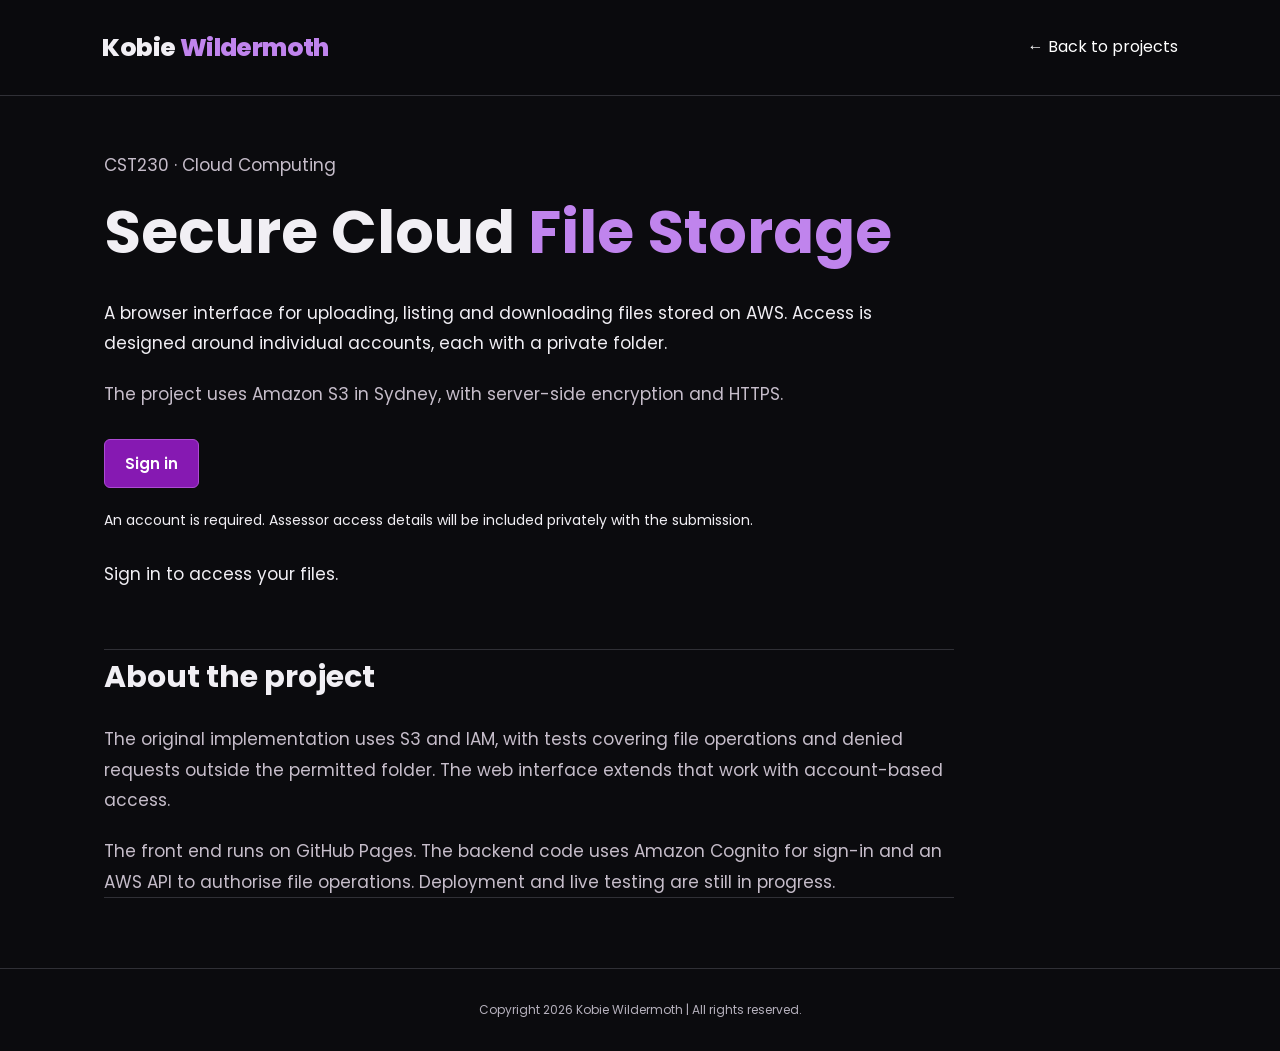
==== storage/index.html @ 9c63d887 "Publish updated portfolio and Cognito storage demo" ====
<!DOCTYPE html>
<html lang="en">
<head>
  <meta charset="UTF-8">
  <meta name="viewport" content="width=device-width, initial-scale=1.0">
  <meta name="description" content="An AWS file storage project by Kobie Wildermoth, exploring authentication, encryption and restricted file access.">
  <meta name="referrer" content="no-referrer">
  <title>Cloud File Storage | Kobie Wildermoth</title>
  <link rel="stylesheet" href="../style.css">
  <link rel="stylesheet" href="storage.css">
  <link href="https://fonts.googleapis.com/css2?family=Poppins:wght@300;400;600;800&display=swap" rel="stylesheet">
  <script src="config.js" defer></script>
  <script src="storage.js" defer></script>
</head>
<body class="storage-page">
  <header class="header">
    <a href="../" class="logo">Kobie <span>Wildermoth</span></a>
    <a href="../#projects" class="back-link">← Back to projects</a>
  </header>
  <main>
    <section class="storage-intro">
      <p class="project-label">CST230 · Cloud Computing</p>
      <h1>Secure Cloud <span>File Storage</span></h1>
      <p>A browser interface for uploading, listing and downloading files stored on AWS. Access is designed around individual accounts, each with a private folder.</p>
      <p class="storage-details">The project uses Amazon S3 in Sydney, with server-side encryption and HTTPS.</p>
      <div id="login-panel" class="login-panel">
        <button id="sign-in" type="button" class="btn" disabled>Sign in</button>
        <p>An account is required. Assessor access details will be included privately with the submission.</p>
      </div>
      <p id="status" class="storage-status" role="status" aria-live="polite">Checking connection…</p>
      <noscript><p>JavaScript is needed to sign in and use the file storage.</p></noscript>
    </section>
    <section id="file-panel" class="file-panel" aria-label="Your file storage" hidden>
      <div class="files-heading">
        <div><h2>Your files</h2><p id="account-label"></p></div>
        <button id="sign-out" type="button" class="secondary-btn">Sign out</button>
      </div>
      <form id="upload-form">
        <label for="upload-file">Choose a file</label>
        <div class="upload-controls"><input id="upload-file" type="file" required aria-describedby="upload-help"><button class="btn" id="upload-button" type="submit">Upload</button></div>
        <p id="upload-help">Up to 10 MiB per file. Use demo files without personal or confidential information.</p>
      </form>
      <div class="files-toolbar"><p id="file-count"></p><button id="refresh" type="button" class="secondary-btn">Refresh files</button></div>
      <div class="table-scroll"><table><caption class="sr-only">Files in your private folder</caption><thead><tr><th scope="col">Name</th><th scope="col">Size</th><th scope="col">Uploaded</th><th scope="col">Download</th></tr></thead><tbody id="file-list"></tbody></table></div>
      <p id="empty-message" hidden>Your folder is empty. Upload a file to get started.</p>
      <button id="load-more" class="secondary-btn" type="button" hidden>Load more</button>
    </section>
    <section class="project-notes">
      <h2>About the project</h2>
      <p>The original implementation uses S3 and IAM, with tests covering file operations and denied requests outside the permitted folder. The web interface extends that work with account-based access.</p>
      <p>The front end runs on GitHub Pages. The backend code uses Amazon Cognito for sign-in and an AWS API to authorise file operations. Deployment and live testing are still in progress.</p>
    </section>
  </main>
  <footer class="footer"><p class="copyright">Copyright 2026 Kobie Wildermoth | All rights reserved.</p></footer>
</body>
</html>
---- style.css ----
:root {
  --bg-color: #0b0b0e;
  --second-bg-color: #131317;
  --text-color: #f1eff4;
  --main-color: #a100e0;
  --accent: #c084ed;
  --muted: #b5b0bc;
  --line: #303036;
}
* { margin: 0; padding: 0; box-sizing: border-box; }
html { font-size: 62.5%; scroll-behavior: smooth; }
body { background: var(--bg-color); color: var(--text-color); font-family: 'Poppins', sans-serif; font-size: 1.6rem; line-height: 1.7; }
a { color: inherit; text-decoration: none; }
button, input, textarea { font: inherit; }
button, a, input, textarea { -webkit-tap-highlight-color: transparent; }
span { color: var(--accent); }
button { cursor: pointer; }
.header { position: fixed; inset: 0 0 auto; z-index: 1000; display: flex; align-items: center; justify-content: space-between; gap: 2rem; padding: 2.2rem max(5%, calc((100% - 112rem) / 2)); background: rgba(11,11,14,.94); border-bottom: 1px solid var(--line); backdrop-filter: blur(12px); }
.logo { font-size: 2.5rem; font-weight: 800; white-space: nowrap; letter-spacing: -.06rem; }
.navbar { display: flex; gap: 2.6rem; }
.navbar a { font-size: 1.4rem; color: var(--muted); transition: color .2s; }
.navbar a:hover, .navbar a[aria-current="location"] { color: var(--accent); }
#menu-icon { display: none; background: none; border: 0; color: var(--accent); font-size: 3rem; }
.gradient-btn, .btn { display: inline-flex; align-items: center; justify-content: center; gap: .8rem; padding: 1rem 2rem; background: #8619b2; border: 1px solid #ad4bd3; border-radius: .6rem; color: white; font-size: 1.5rem; font-weight: 600; transition: background .2s, border-color .2s, transform .2s; }
.gradient-btn:hover, .btn:hover { background: #9a25c6; transform: translateY(-2px); }
.gradient-btn { font-size: 1.3rem; padding: .8rem 1.4rem; }
section { scroll-margin-top: 9rem; padding: 7rem max(5%, calc((100% - 112rem) / 2)); }
.home { display: flex; align-items: center; justify-content: center; min-height: 83vh; padding-top: 15rem; padding-bottom: 7rem; }
.home-content { width: 100%; max-width: 100rem; }
.home-identity { display: flex; align-items: center; justify-content: space-between; gap: 5rem; margin-bottom: 3rem; }
.home-heading { min-width: 0; }
.home-heading h1 { font-size: clamp(4.8rem, 6vw, 8rem); line-height: 1.1; letter-spacing: -.25rem; font-weight: 600; }
.home-heading h3 { margin-top: 2rem; font-size: clamp(1.8rem, 2vw, 2.6rem); font-weight: 400; }
.home-heading h3 span { color: var(--muted); }
.home-content > p { max-width: 63rem; color: var(--muted); font-size: 1.7rem; line-height: 1.9; }
.home-portrait { flex: 0 0 auto; width: clamp(22rem, 23vw, 29rem); aspect-ratio: 1; overflow: hidden; border-radius: 50%; border: 1px solid #a34ac8; box-shadow: 0 0 18px rgba(161,0,224,.24); transition: transform .3s, box-shadow .3s; }
.home-portrait img { width: 100%; height: 100%; display: block; object-fit: cover; transform: scale(1.1); }
.home-portrait:hover { transform: scale(1.03); box-shadow: 0 0 25px rgba(161,0,224,.5), 0 0 45px rgba(161,0,224,.2); }
.social-icons { display: flex; gap: 1.3rem; margin: 2.5rem 0; }
.social-icons a { display: inline-flex; align-items: center; justify-content: center; width: 4rem; height: 4rem; border: 1px solid var(--line); border-radius: 50%; font-size: 2.2rem; color: var(--muted); transition: color .2s, border-color .2s, transform .2s; }
.social-icons a:hover { color: var(--accent); border-color: var(--accent); transform: translateY(-3px); }
.btn-group { display: flex; flex-wrap: wrap; gap: 1.3rem; }
.btn-group a:nth-child(2) { background: transparent; border-color: var(--line); }
.btn-group a:nth-child(2):hover { border-color: var(--accent); }
.about { background: var(--second-bg-color); }
.about-content { display: grid; grid-template-columns: .65fr 1.35fr; gap: 2rem 6rem; }
.about-content h2 { grid-column: 1; grid-row: 1 / 4; }
.about-content p, .about-content > a { grid-column: 2; }
.about-content p { color: var(--muted); font-size: 1.6rem; line-height: 1.9; }
.about-content > a { justify-self: start; margin-top: .7rem; }
.heading, .about-content h2 { font-size: clamp(3.4rem, 4vw, 4.5rem); font-weight: 600; letter-spacing: -.1rem; line-height: 1.2; margin-bottom: 3.5rem; }
.about-content h2 span, .contact h2 span { color: inherit; }
.skills .experience-container { display: grid; grid-template-columns: repeat(2, minmax(0, 1fr)); gap: 0 5rem; }
.experience-box { border-bottom: 1px solid var(--line); padding: 2.4rem 0; transition: border-color .2s; }
.experience-box:hover { border-color: var(--accent); }
.experience-info { display: grid; grid-template-columns: 4rem 1fr; column-gap: 1.8rem; align-items: start; }
.experience-info i { grid-row: 1 / 3; font-size: 2.8rem; color: var(--accent); padding-top: .3rem; transition: transform .2s; }
.experience-box:hover i { transform: translateY(-3px); }
.experience-info h3 { font-size: 1.9rem; font-weight: 600; margin-bottom: .6rem; }
.experience-info p { font-size: 1.4rem; color: var(--muted); line-height: 1.8; }
/* Projects share a workspace rather than repeating a card grid. */
.projects { background: var(--second-bg-color); }
.projects .heading { margin-bottom: 1.4rem; }
.projects-heading { display:flex; justify-content:space-between; align-items:center; gap:2rem; margin-bottom:3.5rem; }
.projects-heading > p { color:var(--muted); font-size:1.4rem; }
.motion-toggle { color:var(--muted); background:transparent; border:1px solid var(--line); border-radius:.5rem; padding:.6rem 1rem; font-size:1.2rem; }
.motion-toggle:hover { color:var(--text-color); border-color:var(--accent); }
.project-explorer { display:grid; grid-template-columns:24rem minmax(0,1fr); gap:4rem; }
.project-tabs { display:flex; flex-direction:column; align-items:stretch; }
.project-tabs button { position:relative; text-align:left; border:0; border-left:2px solid var(--line); background:transparent; color:var(--muted); padding:1.8rem 4rem 1.8rem 2rem; transition:color .2s, background .2s, border-color .2s; }
.project-tabs strong { display:block; font-size:1.8rem; font-weight:600; }
.project-tabs small { display:block; font-size:1.2rem; margin-top:.4rem; }
.project-tabs span { position:absolute; right:1.5rem; top:2rem; opacity:0; transform:translate(-4px,4px); transition:opacity .2s,transform .2s; }
.project-tabs button:hover, .project-tabs button[aria-expanded="true"] { background:#1c1722; border-color:var(--accent); color:white; }
.project-tabs button:hover span, .project-tabs button[aria-expanded="true"] span { opacity:1; transform:none; }
.project-workspace { min-width:0; }
.project-panel { margin-bottom:3rem; }
.project-panel.is-active { animation:project-in .45s cubic-bezier(.2,.7,.2,1) both; }
.project-panel[hidden], [hidden] { display:none !important; }
.project-panel > video { width:100%; display:block; height:30rem; object-fit:contain; background:#09090b; border:1px solid var(--line); border-radius:.5rem; }
.project-description { padding-top:2.4rem; }
.project-description h3 { font-size:2.8rem; font-weight:600; letter-spacing:-.06rem; margin:.6rem 0 1.2rem; }
.project-description > p:not(.project-type) { font-size:1.5rem; color:var(--muted); line-height:1.9; }
.project-type { color:var(--accent); font-size:1.2rem; }
.project-action { display:inline-flex; align-items:center; gap:1rem; font-size:1.5rem; margin-top:2rem; border-bottom:1px solid #684280; padding-bottom:.4rem; }
.project-action span { transition:transform .2s; }
.project-action:hover span { transform:translate(3px,-3px); }
.voice-preview, .transfer-preview { height:30rem; position:relative; display:flex; flex-direction:column; justify-content:center; align-items:center; gap:4rem; border-top:1px solid var(--line); border-bottom:1px solid var(--line); background:#101014; overflow:hidden; }
.voice-preview > p, .transfer-preview > p { font-size:1.1rem; color:var(--muted); padding:0 2rem; text-align:center; }
.waveform { display:flex; justify-content:center; align-items:center; gap:5px; height:12rem; }
.waveform i { display:block; width:5px; height:10rem; border-radius:3px; background:var(--accent); transform:scaleY(var(--level)); animation:voice-wave 1.35s ease-in-out var(--delay) infinite alternate; animation-play-state:paused; }
.projects.in-view .is-active .waveform i { animation-play-state:running; }
.transfer-track { position:relative; width:80%; height:10rem; }
.transfer-track > i { position:absolute; top:3rem; font-size:4rem; color:var(--accent); }
.transfer-computer { left:0; }
.transfer-cloud { right:0; }
.transfer-line { position:absolute; left:5rem; right:5rem; top:5rem; border-top:1px dashed #51445f; }
.transfer-track .transfer-file { font-size:2.5rem; top:3.7rem; left:15%; animation:file-travel 4s ease-in-out infinite; animation-play-state:paused; }
.transfer-track .transfer-check { right:1rem; top:-.5rem; font-size:2rem; animation:transfer-complete 4s ease-in-out infinite; animation-play-state:paused; }
.projects.in-view .is-active .transfer-file, .projects.in-view .is-active .transfer-check { animation-play-state:running; }
.motion-paused .waveform i, .motion-paused .transfer-file, .motion-paused .transfer-check { animation-play-state:paused !important; }
.motion-paused .project-panel.is-active { animation:none; }
.home-portrait:hover { transform:perspective(700px) rotateX(var(--portrait-x,0deg)) rotateY(var(--portrait-y,0deg)) scale(1.03); }
.motion-paused .home-portrait:hover { transform:scale(1.03); }
@keyframes project-in { from { opacity:.15; transform:translateX(22px); } to { opacity:1; transform:translateX(0); } }
@keyframes voice-wave { from { transform:scaleY(calc(var(--level) * .25)); opacity:.55; } to { transform:scaleY(var(--level)); opacity:1; } }
@keyframes file-travel { 0%,10% { left:15%; opacity:0; transform:translateY(0); } 18% { opacity:1; } 70% { left:80%; opacity:1; transform:translateY(0); } 80%,100% { left:80%; opacity:0; transform:translateY(-5px); } }
@keyframes transfer-complete { 0%,68% { opacity:0; transform:scale(.7); } 78%,92% { opacity:1; transform:scale(1); } 100% { opacity:0; } }
@media (max-width:760px) {
  .project-explorer { grid-template-columns:minmax(0,1fr); gap:2.5rem; }
  .project-tabs { display:grid; grid-template-columns:repeat(2,minmax(0,1fr)); }
  .project-tabs button { padding:1.2rem 1rem; border-left:0; border-bottom:2px solid var(--line); }
  .project-tabs strong { font-size:1.5rem; }
  .project-tabs span { display:none; }
  .project-panel > video, .voice-preview, .transfer-preview { height:25rem; }
  .waveform { gap:4px; }
  .waveform i { width:4px; }
  .projects-heading { align-items:flex-start; }
}
@media (prefers-reduced-motion:reduce) {
  .project-panel.is-active, .waveform i, .transfer-file, .transfer-check { animation:none !important; }
  .home-portrait:hover { transform:none; }
  .transfer-track .transfer-file { left:45%; opacity:1; }
  .transfer-track .transfer-check { opacity:0; }
}
.contact { max-width:112rem; margin:0 auto; padding-left:0; padding-right:0; }
.contact-layout { display:grid; grid-template-columns:.8fr 1.2fr; gap:7rem; align-items:start; }
.contact-intro .heading { margin-bottom:2rem; }
.contact-intro > p { color:var(--muted); font-size:1.5rem; margin-bottom:2.5rem; }
.contact-direct { display:flex; align-items:center; gap:1rem; width:fit-content; margin:1.3rem 0; font-size:1.5rem; transition:color .2s; }
.contact-direct > i { font-size:2rem; color:var(--accent); }
.contact-direct:hover { color:var(--accent); }
.contact form { display:flex; flex-direction:column; gap:1.8rem; min-width:0; }
.contact-field-row { display:grid; grid-template-columns:1fr 1fr; gap:1.8rem; }
.contact-field { min-width:0; }
.contact-field label { display:block; color:var(--text-color); font-size:1.3rem; margin-bottom:.7rem; }
.contact-field label span { color:var(--muted); font-size:1.1rem; margin-left:.4rem; }
.contact input, .contact textarea { display:block; width:100%; min-width:0; color:var(--text-color); background:var(--second-bg-color); border:1px solid var(--line); border-radius:.5rem; padding:1.2rem 1.4rem; font-size:1.5rem; line-height:1.6; transition:border-color .2s; }
.contact input:focus, .contact textarea:focus { border-color:var(--accent); }
.contact textarea { min-height:14rem; resize:vertical; }
.contact-submit { display:flex; align-items:center; flex-wrap:wrap; gap:1.2rem 2rem; padding-top:.2rem; }
.form-note { font-size:1.2rem; color:var(--muted); }
.footer { padding: 3rem 5%; border-top: 1px solid var(--line); }
.footer .social-icons { justify-content: center; margin: 0 0 2rem; }
.copyright { text-align: center; color: var(--muted); font-size: 1.2rem; }
a:focus-visible, button:focus-visible, input:focus-visible, textarea:focus-visible { outline: 2px solid var(--accent); outline-offset: 5px; }
::selection { background: #713295; color: white; }
::-webkit-scrollbar { width: .7rem; }
::-webkit-scrollbar-thumb { background: #693583; }
::-webkit-scrollbar-track { background: var(--bg-color); }
.reveal-pending { opacity: 0; transform: translateY(16px); }
.reveal-ready { opacity: 1; transform: translateY(0); transition: opacity .5s ease, transform .5s ease; }
.reveal-pending:focus-within { opacity: 1; transform: none; }
@media (max-width: 1240px) { .contact { margin: 0 5%; } }
@media (max-width: 1000px) {
  #menu-icon { display: block; }
  .header .gradient-btn { display: none; }
  .navbar { display: none; position: absolute; top: 100%; left: 0; right: 0; background: #111116; padding: 2rem 5%; border-bottom: 1px solid var(--line); }
  .navbar.active { display: flex; flex-direction: column; gap: 1.5rem; }
  .navbar a { padding: .5rem 0; font-size: 1.6rem; }
  .home-identity { gap: 3rem; }
}
@media (max-width: 760px) {
  section { padding-top: 5rem; padding-bottom: 5rem; }
  .home { padding-top: 13rem; min-height: 0; }
  .home-identity { flex-direction: column-reverse; align-items: flex-start; gap: 3rem; }
  .home-portrait { width: 22rem; }
  .home-heading h1 { font-size: clamp(4.5rem, 9vw, 6rem); letter-spacing: -.15rem; }
  .home-heading h3 { font-size: 2rem; }
  .home-content > p { font-size: 1.6rem; }
  .about-content { display: block; }
  .about-content p { margin-bottom: 2rem; }
  .skills .experience-container { column-gap: 2.5rem; }
  .projects-container { gap: 3rem; }
  .project-box video { height: 20rem; }
  .contact-layout { grid-template-columns:minmax(0,1fr); gap:3rem; }
}
@media (max-width: 540px) {
  .logo { font-size: 2.2rem; }
  .skills .experience-container, .projects-container { grid-template-columns: minmax(0,1fr); }
  .home-portrait { width: 20rem; }
  .experience-box { padding: 2rem 0; }
  .project-box video { height: auto; aspect-ratio: 16 / 10; }
  .contact-field-row { grid-template-columns:minmax(0,1fr); }
}
@media (prefers-reduced-motion: reduce) {
  html { scroll-behavior: auto; }
  *, *::before, *::after { transition: none !important; animation: none !important; }
  .reveal-pending { opacity: 1; transform: none; }
  .home-portrait:hover, .btn:hover, .gradient-btn:hover, .social-icons a:hover, .experience-box:hover i, .project-link:hover .btn i { transform: none; }
}

/* A playable hardware bench, drawn in CSS so every part is interactive. */
.pc-game { border-top:1px solid var(--line); }
.pc-game-heading { display:flex; align-items:flex-end; justify-content:space-between; gap:2rem; margin-bottom:1.5rem; }
.game-eyebrow { color:var(--accent); font-size:1.2rem; margin-bottom:1rem; }
.pc-game h2 { font-size:clamp(3rem,4vw,4.5rem); line-height:1.3; font-weight:600; letter-spacing:-.1rem; }
#game-progress, .game-intro { color:var(--muted); font-size:1.4rem; }
.pc-game-layout { display:grid; grid-template-columns:1.15fr 1fr; gap:5rem; align-items:center; margin:4rem 0 2rem; }
.pc-scene { position:relative; height:40rem; display:flex; align-items:center; gap:2rem; padding-bottom:5rem; }
.game-monitor { width:45%; flex-shrink:0; }
.monitor-display { position:relative; height:17rem; border:8px solid #35353e; border-radius:.6rem; background:#07070a; display:flex; flex-direction:column; align-items:center; justify-content:center; text-align:center; padding:1rem; box-shadow:0 8px 25px #0006; }
.monitor-display p { font-family:monospace; font-size:1.7rem; color:#e0c6f3; letter-spacing:.08rem; }
.monitor-display small { font-size:1rem; color:var(--muted); margin-top:1rem; }
.monitor-dot { position:absolute; bottom:-5px; right:8px; width:4px; height:4px; border-radius:50%; background:#bf9c43; }
.monitor-neck { width:2rem; height:3rem; margin:auto; background:#35353e; }
.monitor-foot { height:.8rem; width:45%; margin:auto; background:#464650; border-radius:50%; }
.game-tower { flex:1; min-width:0; height:33rem; border:2px solid #575160; border-radius:.7rem; padding:1rem; background:#17171e; box-shadow:8px 8px 0 #09090c; }
.case-top { display:flex; gap:.8rem; align-items:center; margin-bottom:1rem; }
.case-top small { color:#aaa4b2; font-size:.75rem; letter-spacing:.04rem; }
.case-power { width:.6rem; height:.6rem; border-radius:50%; background:#ad74db; box-shadow:0 0 8px #b770e9; }
.motherboard { height:calc(100% - 2.3rem); position:relative; background:repeating-linear-gradient(90deg,transparent 0,transparent 29px,#37303e30 30px),#1e2026; border:1px solid #39353f; border-radius:.2rem; }
.pc-part { color:#bfb6cb; background:#2a2731; border:1px solid #595061; border-radius:.3rem; font-size:1rem; transition:background .2s,border-color .2s,transform .2s; }
.pc-part strong { display:block; font-size:.7rem; font-weight:500; letter-spacing:.03rem; color:inherit; }
.pc-part:hover, .pc-part:focus-visible { background:#44304f; border-color:var(--accent); color:white; }
.pc-part:disabled { cursor:default; opacity:1; }
.pc-part.part-correct { border-color:#81ba96; background:#253c2f; color:#b3edc6; }
.pc-part.part-wrong { animation:part-wobble .3s ease; border-color:#c48080; }
.cooler-part { position:absolute; top:1.5rem; left:8%; width:44%; height:9rem; }
.cooler-fan { display:block; font-size:5rem; line-height:1.2; animation:bench-fan 5s linear infinite; }
.ram-part { position:absolute; top:1.5rem; right:7%; width:27%; height:9rem; }
.ram-sticks { display:flex; justify-content:center; gap:.5rem; height:5.5rem; margin-bottom:.6rem; }
.ram-sticks i { display:block; width:.7rem; background:repeating-linear-gradient(#8564a0 0 7px,#34303e 7px 10px); border-bottom:3px solid #b4a569; }
.debug-leds { position:absolute; top:11.6rem; left:8%; font-size:.6rem; color:#a69bae; display:flex; align-items:center; gap:.4rem; }
.debug-leds i { width:.5rem; height:.5rem; background:#444; border-radius:50%; }
.gpu-part { position:absolute; top:13.7rem; left:6%; width:88%; height:6rem; text-align:left; padding:.5rem 1rem; }
.gpu-fans { font-size:2.3rem; line-height:1.3; letter-spacing:1rem; }
.ssd-part { position:absolute; bottom:1rem; left:6%; width:34%; height:5rem; }
.ssd-part > span { font-size:2rem; }
.psu-part { position:absolute; bottom:1rem; right:6%; width:46%; height:5rem; }
.psu-part > span { font-size:2rem; }
.cable-part { position:absolute; left:2%; bottom:1rem; padding:.7rem 1.2rem; border-style:dashed; background:transparent; font-size:1.1rem; }
.pc-scene[data-fault="gpu"] .debug-vga { background:white; box-shadow:0 0 7px white; }
.pc-scene[data-fault="ram"] .debug-dram { background:#f0aa3e; box-shadow:0 0 8px #f0aa3e; }
.pc-scene[data-fault="cooler"] .cooler-fan, .pc-scene[data-fault="psu"] .cooler-fan { animation-play-state:paused; }
.pc-scene[data-fault="psu"] .case-power { background:#444; box-shadow:none; }
.pc-scene.is-fixed .monitor-display { border-color:#526a5b; }
.pc-scene.is-fixed .monitor-display p { color:#a5d7b6; }
.pc-scene.is-fixed .monitor-dot { background:#88cf9f; }
.game-case-label { font-size:1.2rem; color:var(--accent); margin-bottom:.8rem; }
.game-case h3 { font-size:2.5rem; line-height:1.4; margin-bottom:1.5rem; }
#fault-clue { color:var(--muted); font-size:1.5rem; line-height:1.85; }
.game-prompt { margin:2rem 0 1rem; font-size:1.3rem; }
.game-choices { display:grid; grid-template-columns:1fr 1fr; gap:.8rem; }
.game-choices button { color:var(--text-color); border:1px solid var(--line); background:#19171f; padding:.9rem 1rem; border-radius:.4rem; font-size:1.2rem; text-align:left; }
.game-choices button:hover:not(:disabled) { border-color:var(--accent); }
.game-choices button:disabled { cursor:default; opacity:.6; }
.game-choices button.part-correct { border-color:#81ba96; color:#b3edc6; opacity:1; }
.game-feedback { font-size:1.3rem; color:var(--muted); min-height:7rem; padding-top:1.7rem; }
.game-feedback[data-result="correct"] { color:#a5d7b6; }
.game-feedback[data-result="wrong"] { color:#e2b0aa; }
.game-actions { display:flex; flex-wrap:wrap; gap:1rem; align-items:center; }
.game-score { font-size:1.1rem; color:var(--muted); margin-top:1.5rem; }
.game-note { max-width:80rem; color:var(--muted); font-size:1.1rem; line-height:1.8; }
.game-note a { text-decoration:underline; text-underline-offset:3px; }
.motion-paused .cooler-fan { animation-play-state:paused; }
@keyframes bench-fan { to { transform:rotate(360deg); } }
@keyframes part-wobble { 0%,100% { transform:translateX(0); } 35% { transform:translateX(-3px); } 70% { transform:translateX(3px); } }
@media(max-width:1000px) { .pc-game-layout { gap:3rem; grid-template-columns:1fr 1fr; } .pc-scene { gap:1rem; } .monitor-display { height:14rem; border-width:5px; } .monitor-display p { font-size:1.3rem; } .game-tower { padding:.6rem; } .case-top small { font-size:.6rem; } }
@media(max-width:760px) { .pc-game-layout { grid-template-columns:minmax(0,1fr); gap:2rem; } .pc-scene { max-width:55rem; width:100%; margin:auto; } .pc-game-heading { align-items:flex-start; } #game-progress { white-space:nowrap; font-size:1.1rem; } }
@media(prefers-reduced-motion:reduce) { .cooler-fan, .pc-part.part-wrong { animation:none; } }
.pc-scene:not(.bench-visible) .cooler-fan { animation-play-state:paused; }
.bench-link { grid-column:2; justify-self:start; margin-top:1rem; font-size:1.2rem; color:var(--accent); border-bottom:1px solid #684280; }

/* Real-time 3D bench. The original diagram remains a WebGL fallback. */
.pc-scene { height:52rem; display:block; padding:0; }
.pc-fallback { height:40rem; display:flex; align-items:center; gap:2rem; padding-bottom:5rem; position:relative; }
.pc3d-stage { position:absolute; inset:0 0 4rem; }
.pc3d-stage canvas { display:block; width:100%; height:100%; border-radius:.5rem; }
.pc3d-loading { color:var(--muted); font-size:1.3rem; text-align:center; padding:3rem; }
.pc-scene:not(.pc3d-ready) .pc3d-stage { pointer-events:none; }
.pc-scene:not(.pc3d-ready) .pc3d-loading { background:var(--bg-color); }
.pc3d-ready .pc-fallback { display:none; }
.pc3d-toolbar { position:absolute; inset:auto 0 0; display:flex; align-items:center; justify-content:space-between; gap:1rem; padding:.8rem 0; }
.pc3d-toolbar p { color:var(--muted); font-size:1.1rem; }
.pc3d-toolbar button { font-size:1.1rem; color:var(--muted); background:transparent; border:1px solid var(--line); border-radius:.4rem; padding:.5rem .8rem; }
.pc3d-toolbar button:hover { border-color:var(--accent); color:white; }
.pc-game-layout { grid-template-columns:1.35fr 1fr; gap:3rem; }
@media(max-width:1000px) { .pc-game-layout { grid-template-columns:1.15fr 1fr; } }
@media(max-width:760px) { .pc-game-layout { grid-template-columns:minmax(0,1fr); } .pc-scene { max-width:none; height:44rem; } }
.pc3d-toolbar { flex-wrap:wrap; }
.pc3d-toolbar p { flex:1 1 100%; }
.pc-scene { height:54rem; }
.pc3d-stage { bottom:6rem; }
@media(max-width:760px) { .pc-scene { height:46rem; } }

/* Project notes stay within the explorer, with a simple reading layout. */
.project-notes { margin-top:2.4rem; border-top:1px solid var(--line); border-bottom:1px solid var(--line); }
.project-notes summary { display:flex; align-items:center; justify-content:space-between; padding:1.6rem 0; cursor:pointer; list-style:none; font-size:1.4rem; font-weight:600; }
.project-notes summary::-webkit-details-marker { display:none; }
.project-notes summary span { color:var(--main-color, #b47aff); font-size:2rem; transition:transform .2s; }
.project-notes[open] summary span { transform:rotate(45deg); }
.project-notes summary:focus-visible { outline:2px solid #b47aff; outline-offset:5px; }
.project-notes dl { margin:0; padding:0 0 1rem; }
.project-notes dl > div { display:grid; grid-template-columns:13rem minmax(0,1fr); gap:2rem; padding:1.2rem 0; }
.project-notes dt { font-size:1.3rem; font-weight:600; }
.project-notes dd { margin:0; font-size:1.4rem; line-height:1.8; color:var(--muted); }
.footer-aside { font-size:1.4rem; margin:1.8rem 0 1rem; color:var(--muted); }
@media(max-width:540px) { .project-notes dl > div { grid-template-columns:1fr; gap:.4rem; } }
@media(prefers-reduced-motion:reduce) { .project-notes summary span { transition:none; } }

/* Actual JARVIS captures: make the app itself the project preview. */
.jarvis-captures { display:grid; grid-template-columns:minmax(0,1.12fr) minmax(18rem,.88fr); gap:1.4rem; align-items:stretch; }
.jarvis-capture { min-width:0; margin:0; background:#0b1015; border:1px solid var(--line); }
.jarvis-capture > a { display:block; overflow:hidden; background:#090b0e; }
.jarvis-capture img { width:100%; height:100%; display:block; object-fit:cover; object-position:top; transition:transform .35s ease; }
.jarvis-capture > a:hover img, .jarvis-capture > a:focus-visible img { transform:scale(1.025); }
.jarvis-capture-featured { display:flex; flex-direction:column; }
.jarvis-capture-featured > a { flex:1; min-height:0; }
.jarvis-capture-featured img { max-height:58rem; object-fit:contain; object-position:top center; }
.jarvis-capture-list { display:grid; grid-template-rows:1fr 1fr; gap:1.4rem; min-height:0; }
.jarvis-capture-list .jarvis-capture { display:flex; flex-direction:column; min-height:0; }
.jarvis-capture-list .jarvis-capture > a { flex:1; min-height:0; }
.jarvis-capture-list img { max-height:27rem; object-fit:contain; object-position:top center; }
.jarvis-capture figcaption { display:flex; flex-direction:column; gap:.35rem; padding:1rem 1.2rem; border-top:1px solid var(--line); }
.jarvis-capture figcaption strong { font-size:1.3rem; color:var(--text); }
.jarvis-capture figcaption span { font-size:1.15rem; line-height:1.55; color:var(--muted); }
@media(max-width:760px) {
 .jarvis-captures { grid-template-columns:1fr; }
 .jarvis-capture-featured img { max-height:none; }
 .jarvis-capture-list { grid-template-columns:1fr 1fr; grid-template-rows:auto; }
 .jarvis-capture-list .jarvis-capture > a { flex:initial; }
 .jarvis-capture-list img { height:auto; max-height:none; aspect-ratio:1052/900; object-fit:cover; object-position:top; }
}
@media(max-width:480px) { .jarvis-capture-list { grid-template-columns:1fr; } }
@media(prefers-reduced-motion:reduce) { .jarvis-capture img { transition:none; } }

.current-work { display:flex; align-items:flex-start; gap:1rem; max-width:63rem; margin-top:1.8rem; color:var(--muted); font-size:1.3rem; line-height:1.7; }
.current-work strong { color:var(--text-color); font-weight:600; margin-right:.5rem; }
.current-work time { color:#918b98; font-size:1.15rem; white-space:nowrap; }
.current-work-dot { flex:0 0 .75rem; height:.75rem; margin-top:.75rem; border-radius:50%; background:#8cce9b; box-shadow:0 0 0 .4rem rgba(140,206,155,.1); }
@media(max-width:540px) {
 .current-work { font-size:1.2rem; }
 .current-work time { display:block; margin-top:.25rem; }
 .project-tabs { gap:.4rem; }
 .project-tabs button { min-height:6.4rem; }
 .project-tabs small { font-size:1.1rem; }
 .pc-game-heading { flex-direction:column; gap:.5rem; }
 .pc-game-layout { margin-top:2.6rem; }
 .game-choices { grid-template-columns:1fr 1fr; }
 .game-case { padding:1.8rem; }
 .pc3d-toolbar { flex-wrap:wrap; justify-content:center; }
}

/* JARVIS orb explorer and full-proportion app captures. */
.jarvis-orb-explorer { margin:2.6rem 0 3.4rem; padding:2rem 0; border-top:1px solid var(--line); border-bottom:1px solid var(--line); }
.jarvis-orb-heading h4 { margin:.35rem 0 .5rem; color:var(--text-color); font-size:2.1rem; font-weight:600; letter-spacing:-.04rem; }
.jarvis-orb-heading > p:last-child { margin:0; color:var(--muted); font-size:1.35rem; line-height:1.6; }
.jarvis-orb-board { display:grid; place-items:center; width:min(100%,42rem); aspect-ratio:1; overflow:hidden; margin:1.5rem auto 0; background:radial-gradient(circle,rgba(25,174,204,.12),transparent 68%); }
.jarvis-orb-image { display:block; width:100%; height:100%; object-fit:contain; opacity:1; transition:opacity .2s ease; }
.jarvis-orb-image.is-switching { opacity:0; }
.jarvis-orb-controls { display:grid; grid-template-columns:repeat(5,minmax(0,1fr)); gap:.65rem; margin-top:1rem; }
.jarvis-orb-controls button { min-height:3.8rem; padding:.7rem .8rem; color:var(--muted); background:transparent; border:1px solid var(--line); border-radius:.3rem; font-size:1.15rem; line-height:1.25; transition:color .2s,border-color .2s,background .2s; }
.jarvis-orb-controls button:hover,.jarvis-orb-controls button.is-selected { color:var(--text-color); border-color:var(--accent); background:rgba(25,35,43,.7); }
.jarvis-orb-controls button:focus-visible { outline:2px solid var(--accent); outline-offset:2px; }
.jarvis-orb-status { display:flex; flex-wrap:wrap; align-items:baseline; gap:.4rem 1.2rem; margin:1rem 0 0; font-size:1.25rem; }
.jarvis-orb-status strong { color:var(--accent); font-weight:600; }
.jarvis-orb-status span { color:var(--muted); }
.jarvis-showcase { width:100%; }
#project-jarvis > .project-description { padding-top:0; margin-bottom:1.8rem; }
.jarvis-preview { width:min(100%,42rem); margin:0 auto; min-width:0; background:#090b0e; border:1px solid var(--line); }
.jarvis-preview > img { width:100%; height:auto; display:block; object-fit:contain; }
.jarvis-preview figcaption { display:flex; flex-direction:column; gap:.25rem; padding:1rem 1.4rem; border-top:1px solid var(--line); }
.jarvis-preview figcaption strong { color:var(--text-color); font-size:1.4rem; }
.jarvis-preview figcaption span { color:var(--muted); font-size:1.2rem; line-height:1.6; }
.jarvis-view-picker { display:flex; flex-wrap:wrap; justify-content:center; gap:.7rem; margin-top:1rem; }
.jarvis-view-picker button { color:var(--muted); background:transparent; border:1px solid var(--line); border-radius:.35rem; padding:.65rem 1rem; font-size:1.2rem; transition:color .2s,border-color .2s,background .2s; }
.jarvis-view-picker button:hover, .jarvis-view-picker button.is-selected { color:var(--text-color); border-color:var(--accent); background:#1c1722; }
.jarvis-view-picker button:focus-visible { outline:2px solid var(--accent); outline-offset:3px; }
@media(max-width:760px) { .jarvis-orb-controls { grid-template-columns:repeat(4,minmax(0,1fr)); } }
@media(max-width:540px) { .jarvis-preview figcaption { padding:1rem; } .jarvis-view-picker { gap:.5rem; } .jarvis-view-picker button { flex:1 1 auto; } .jarvis-orb-explorer { padding:1.6rem 0; } .jarvis-orb-board { width:min(100%,34rem); } .jarvis-orb-controls { grid-template-columns:repeat(3,minmax(0,1fr)); } .jarvis-orb-status { flex-direction:column; gap:.2rem; } }
@media(max-width:380px) { .jarvis-orb-controls { grid-template-columns:repeat(2,minmax(0,1fr)); } }
@media(prefers-reduced-motion:reduce) { .jarvis-view-picker button,.jarvis-orb-controls button,.jarvis-orb-image { transition:none; } }

.project-explorer.is-collapsed { grid-template-columns:1fr; }
.project-explorer.is-collapsed .project-tabs { display:grid; grid-template-columns:repeat(2,minmax(0,1fr)); }
.project-tabs span { opacity:1; transform:none; font-size:2rem; }
@media(max-width:540px) { .project-tabs span { display:block; right:1rem; top:1.5rem; } .project-tabs button { padding-right:3rem; } }
---- storage/storage.css ----
.storage-page { font-size: 1.7rem; line-height: 1.8; }
.storage-page .header { padding: 2.5rem 8%; }
.back-link { color: white; font-size: 1.6rem; }
.back-link:hover { color: #e69bff; }
.storage-page main { max-width: 120rem; margin: 0 auto; padding: 15rem 5% 7rem; }
.storage-page section { min-height: 0; padding: 0; }
.storage-intro { max-width: 85rem; }
.project-label { color: #c6bdca; margin-bottom: 1.5rem; }
.storage-intro h1 { font-size: clamp(3.8rem, 6vw, 6rem); line-height: 1.2; margin-bottom: 3rem; }
.storage-details { color: #c6bdca; margin-top: 2rem; }
.login-panel { margin-top: 3rem; }
.login-panel p { font-size: 1.4rem; margin-top: 2rem; }
.storage-status { margin: 2.5rem 0; min-height: 3rem; }
.storage-status[data-error="true"] { color: #ffb1b1; }
.file-panel { margin: 4rem 0; padding: 3rem !important; background: var(--second-bg-color); border: 1px solid var(--main-color); border-radius: 2rem; }
.files-heading, .files-toolbar { display: flex; align-items: center; justify-content: space-between; gap: 2rem; flex-wrap: wrap; }
.files-heading h2, .project-notes h2 { font-size: 3rem; }
#account-label, #file-count, #upload-help { font-size: 1.4rem; color: #c6bdca; }
#upload-form { padding: 3rem 0; margin: 2rem 0; border-top: 1px solid #444; border-bottom: 1px solid #444; }
#upload-form label { display: block; font-weight: 600; margin-bottom: 1rem; }
.upload-controls { display: flex; align-items: center; flex-wrap: wrap; gap: 2rem; margin-bottom: 1rem; }
input[type="file"] { max-width: 100%; color: white; font-size: 1.5rem; }
input[type="file"]::file-selector-button { padding: 1rem 1.5rem; color: white; background: #333; border: 1px solid #777; border-radius: 1rem; margin-right: 1rem; cursor: pointer; }
.secondary-btn { padding: 0.7rem 1.3rem; background: transparent; color: white; border: 1px solid #ba5ded; border-radius: 1rem; cursor: pointer; font-size: 1.5rem; }
button:disabled { opacity: 0.5; cursor: not-allowed; transform: none; box-shadow: none; }
.table-scroll { overflow-x: auto; }
table { width: 100%; border-collapse: collapse; margin-top: 2rem; text-align: left; font-size: 1.5rem; }
th, td { padding: 1.5rem 1rem; border-bottom: 1px solid #444; }
th:first-child, td:first-child { padding-left: 0; overflow-wrap: anywhere; }
th { font-weight: 600; }
#empty-message { padding: 3rem 0; color: #c6bdca; }
#load-more { margin-top: 2rem; }
.project-notes { margin-top: 6rem; max-width: 85rem; }
.project-notes p { margin-top: 2rem; color: #c6bdca; }
.sr-only { position: absolute; width: 1px; height: 1px; overflow: hidden; clip-path: inset(50%); }
[hidden] { display: none !important; }
@media(max-width: 600px) { .storage-page .header { padding: 2rem 5%; flex-wrap: wrap; gap: 1rem; } .back-link { font-size: 1.3rem; } .file-panel { padding: 2rem !important; } table { min-width: 55rem; } }
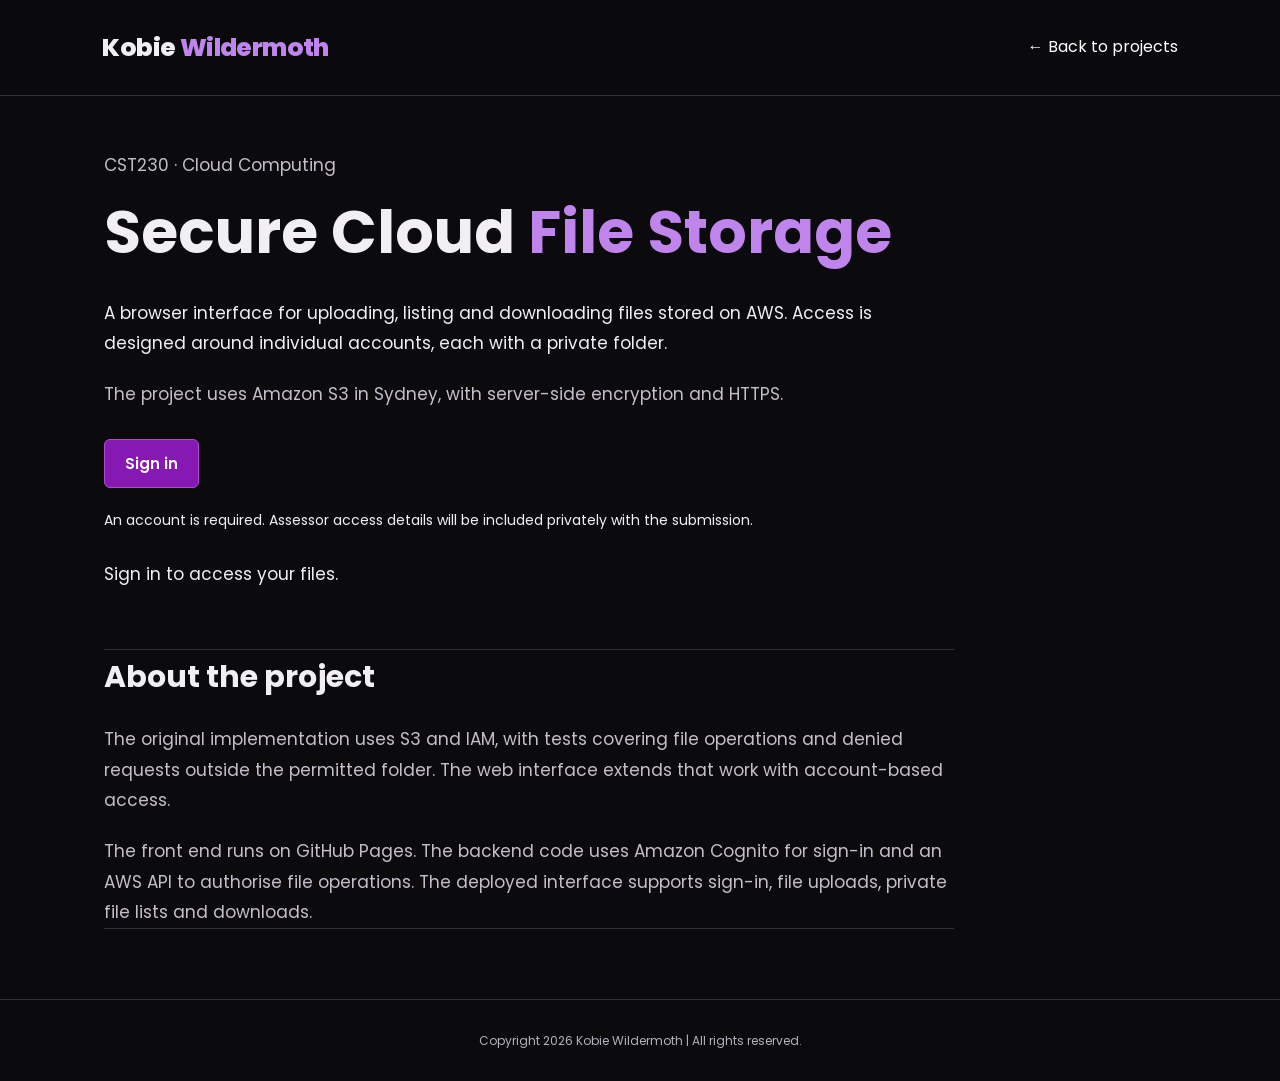
==== commit d6d8bd86: "Update storage deployment status copy" ====
--- a/storage/index.html
+++ b/storage/index.html
@@ -48,7 +48,7 @@
     <section class="project-notes">
       <h2>About the project</h2>
       <p>The original implementation uses S3 and IAM, with tests covering file operations and denied requests outside the permitted folder. The web interface extends that work with account-based access.</p>
-      <p>The front end runs on GitHub Pages. The backend code uses Amazon Cognito for sign-in and an AWS API to authorise file operations. Deployment and live testing are still in progress.</p>
+      <p>The front end runs on GitHub Pages. The backend code uses Amazon Cognito for sign-in and an AWS API to authorise file operations. The deployed interface supports sign-in, file uploads, private file lists and downloads.</p>
     </section>
   </main>
   <footer class="footer"><p class="copyright">Copyright 2026 Kobie Wildermoth | All rights reserved.</p></footer>
